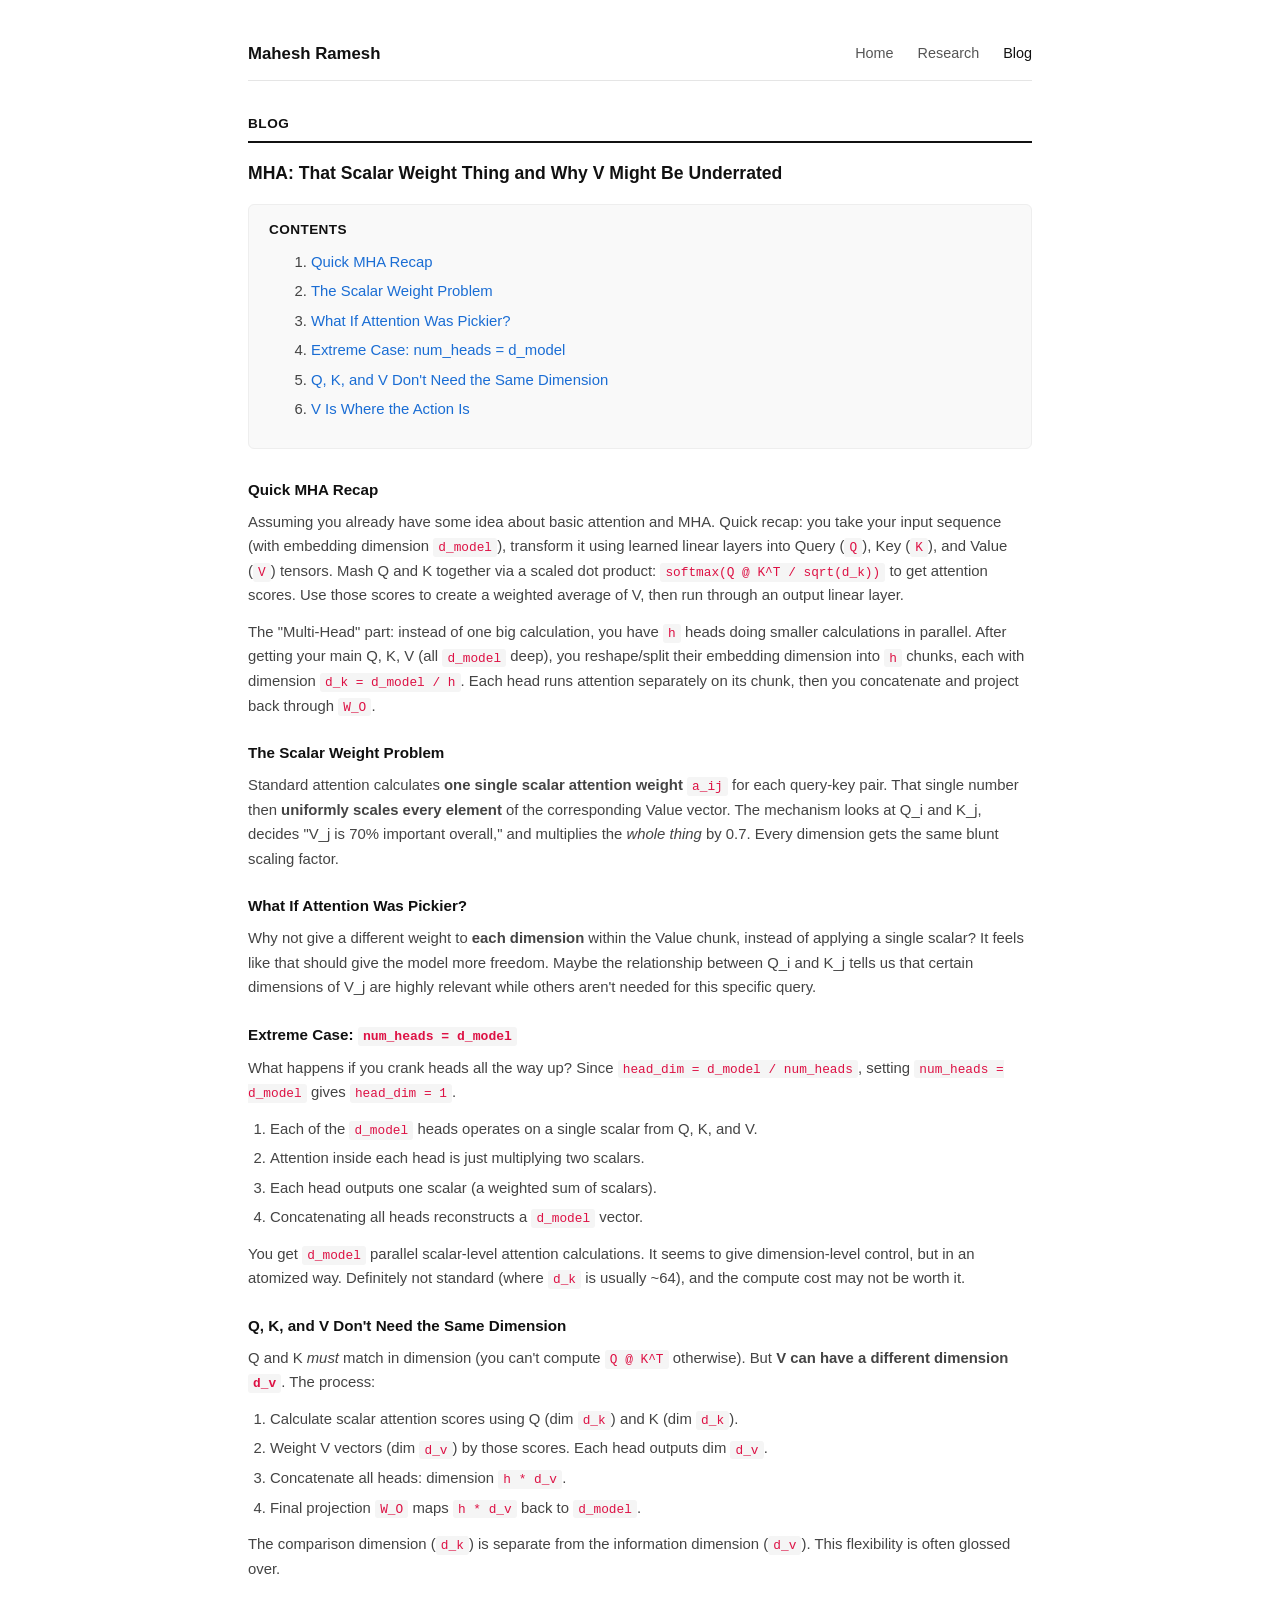
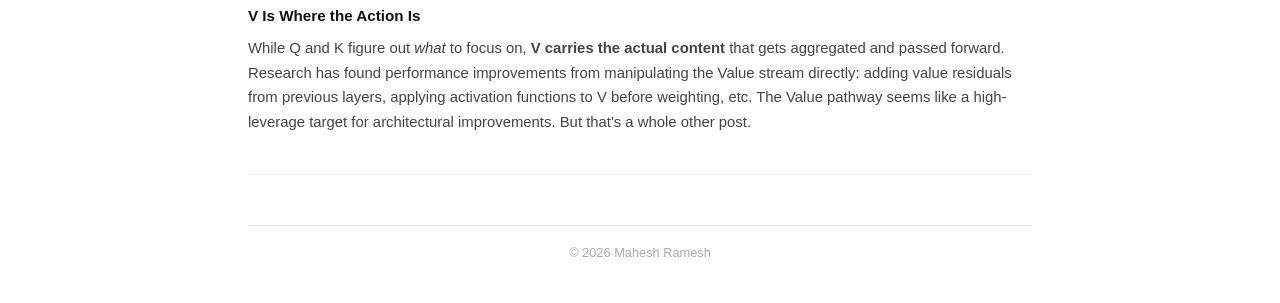
==== Blog.html @ 1b979cea "Apply feedback" ====
<!DOCTYPE html>
<html lang="en">
<head>
    <meta charset="UTF-8">
    <meta name="viewport" content="width=device-width, initial-scale=1.0">
    <title>Mahesh Ramesh - Blog</title>
    <meta name="description" content="Blog posts by Mahesh Ramesh on attention mechanisms, transformers, and ML.">
    <link rel="stylesheet" href="style.css">
    <link rel="stylesheet" href="https://cdnjs.cloudflare.com/ajax/libs/font-awesome/6.5.1/css/all.min.css" integrity="sha512-DTOQO9RWCH3ppGqcWaEA1BIZOC6xxalwEsw9c2QQeAIftl+Vegovlnee1c9QX4TctnWMn13TZye+giMm8e2LwA==" crossorigin="anonymous" referrerpolicy="no-referrer" />
</head>
<body>

    <div class="container">

        <nav>
            <a href="index.html" class="site-name">Mahesh Ramesh</a>
            <ul>
                <li><a href="index.html">Home</a></li>
                <li><a href="research.html">Research</a></li>
                <li><a href="Blog.html" class="active">Blog</a></li>
            </ul>
        </nav>

        <main>
            <section id="blog">
                <h2>Blog</h2>

                <article class="blog-post">
                    <h3>MHA: That Scalar Weight Thing and Why V Might Be Underrated</h3>

                    <div class="blog-toc">
                        <div class="toc-title">Contents</div>
                        <ol>
                            <li><a href="#mha-recap">Quick MHA Recap</a></li>
                            <li><a href="#scalar-weight">The Scalar Weight Problem</a></li>
                            <li><a href="#pickier-attention">What If Attention Was Pickier?</a></li>
                            <li><a href="#extreme-case">Extreme Case: num_heads = d_model</a></li>
                            <li><a href="#qkv-dimensions">Q, K, and V Don't Need the Same Dimension</a></li>
                            <li><a href="#value-stream">V Is Where the Action Is</a></li>
                        </ol>
                    </div>

                    <h4 id="mha-recap">Quick MHA Recap</h4>
                    <p>
                        Assuming you already have some idea about basic attention and MHA. Quick recap: you take your input sequence (with embedding dimension <code>d_model</code>), transform it using learned linear layers into Query (<code>Q</code>), Key (<code>K</code>), and Value (<code>V</code>) tensors. Mash Q and K together via a scaled dot product: <code>softmax(Q @ K^T / sqrt(d_k))</code> to get attention scores. Use those scores to create a weighted average of V, then run through an output linear layer.
                    </p>
                    <p>
                        The "Multi-Head" part: instead of one big calculation, you have <code>h</code> heads doing smaller calculations in parallel. After getting your main Q, K, V (all <code>d_model</code> deep), you reshape/split their embedding dimension into <code>h</code> chunks, each with dimension <code>d_k = d_model / h</code>. Each head runs attention separately on its chunk, then you concatenate and project back through <code>W_O</code>.
                    </p>

                    <h4 id="scalar-weight">The Scalar Weight Problem</h4>
                    <p>
                        Standard attention calculates <strong>one single scalar attention weight</strong> <code>a_ij</code> for each query-key pair. That single number then <strong>uniformly scales every element</strong> of the corresponding Value vector. The mechanism looks at Q_i and K_j, decides "V_j is 70% important overall," and multiplies the <em>whole thing</em> by 0.7. Every dimension gets the same blunt scaling factor.
                    </p>

                    <h4 id="pickier-attention">What If Attention Was Pickier?</h4>
                    <p>
                        Why not give a different weight to <strong>each dimension</strong> within the Value chunk, instead of applying a single scalar? It feels like that should give the model more freedom. Maybe the relationship between Q_i and K_j tells us that certain dimensions of V_j are highly relevant while others aren't needed for this specific query.
                    </p>

                    <h4 id="extreme-case">Extreme Case: <code>num_heads = d_model</code></h4>
                    <p>
                        What happens if you crank heads all the way up? Since <code>head_dim = d_model / num_heads</code>, setting <code>num_heads = d_model</code> gives <code>head_dim = 1</code>.
                    </p>
                    <ol>
                        <li>Each of the <code>d_model</code> heads operates on a single scalar from Q, K, and V.</li>
                        <li>Attention inside each head is just multiplying two scalars.</li>
                        <li>Each head outputs one scalar (a weighted sum of scalars).</li>
                        <li>Concatenating all heads reconstructs a <code>d_model</code> vector.</li>
                    </ol>
                    <p>
                        You get <code>d_model</code> parallel scalar-level attention calculations. It seems to give dimension-level control, but in an atomized way. Definitely not standard (where <code>d_k</code> is usually ~64), and the compute cost may not be worth it.
                    </p>

                    <h4 id="qkv-dimensions">Q, K, and V Don't Need the Same Dimension</h4>
                    <p>
                        Q and K <em>must</em> match in dimension (you can't compute <code>Q @ K^T</code> otherwise). But <strong>V can have a different dimension <code>d_v</code></strong>. The process:
                    </p>
                    <ol>
                        <li>Calculate scalar attention scores using Q (dim <code>d_k</code>) and K (dim <code>d_k</code>).</li>
                        <li>Weight V vectors (dim <code>d_v</code>) by those scores. Each head outputs dim <code>d_v</code>.</li>
                        <li>Concatenate all heads: dimension <code>h * d_v</code>.</li>
                        <li>Final projection <code>W_O</code> maps <code>h * d_v</code> back to <code>d_model</code>.</li>
                    </ol>
                    <p>
                        The comparison dimension (<code>d_k</code>) is separate from the information dimension (<code>d_v</code>). This flexibility is often glossed over.
                    </p>

                    <h4 id="value-stream">V Is Where the Action Is</h4>
                    <p>
                        While Q and K figure out <em>what</em> to focus on, <strong>V carries the actual content</strong> that gets aggregated and passed forward. Research has found performance improvements from manipulating the Value stream directly: adding value residuals from previous layers, applying activation functions to V before weighting, etc. The Value pathway seems like a high-leverage target for architectural improvements. But that's a whole other post.
                    </p>
                </article>

            </section>
        </main>

        <footer>
            <p>&copy; 2026 Mahesh Ramesh</p>
        </footer>

    </div>

</body>
</html>
---- style.css ----
/* style.css — academic personal site */

*,
*::before,
*::after {
  box-sizing: border-box;
  margin: 0;
  padding: 0;
}

body {
  font-family: -apple-system, BlinkMacSystemFont, 'Segoe UI', Roboto, Helvetica, Arial, sans-serif;
  line-height: 1.65;
  background-color: #fff;
  color: #333;
  font-size: 15px;
}

.container {
  max-width: 840px;
  margin: 0 auto;
  padding: 40px 28px;
}

/* ── Navigation ── */
nav {
  margin-bottom: 32px;
  padding-bottom: 12px;
  border-bottom: 1px solid #e5e5e5;
  display: flex;
  justify-content: space-between;
  align-items: center;
}

nav .site-name {
  font-weight: 700;
  font-size: 1.05rem;
  color: #111;
  text-decoration: none;
}

nav .site-name:hover {
  color: #111;
}

nav ul {
  list-style: none;
  display: flex;
  gap: 24px;
}

nav a {
  text-decoration: none;
  color: #555;
  font-size: 0.9rem;
  font-weight: 500;
  transition: color 0.15s;
}

nav a:hover,
nav a.active {
  color: #111;
}

/* ── Profile section (two-column) ── */
.profile {
  display: flex;
  gap: 32px;
  margin-bottom: 36px;
  align-items: flex-start;
}

.profile-photo {
  flex-shrink: 0;
}

.profile-photo img {
  width: 180px;
  height: 180px;
  border-radius: 10px;
  object-fit: cover;
  object-position: center 20%;
  display: block;
}

.profile-photo .photo-placeholder {
  width: 180px;
  height: 180px;
  border-radius: 10px;
  background: #f0f0f0;
  display: flex;
  align-items: center;
  justify-content: center;
  color: #aaa;
  font-size: 0.8rem;
}

.profile-info h1 {
  font-size: 1.65rem;
  font-weight: 700;
  color: #111;
  margin-bottom: 2px;
  letter-spacing: -0.01em;
}

.profile-info .affiliation {
  color: #555;
  font-size: 0.95rem;
  margin-bottom: 12px;
}

.profile-info p {
  color: #444;
  margin-bottom: 10px;
  font-size: 0.93rem;
}

.hiring-banner {
  background: #fff8e1;
  border-left: 3px solid #f9a825;
  padding: 8px 12px;
  border-radius: 4px;
  font-size: 0.9rem;
  color: #555;
}

.profile-links {
  list-style: none;
  display: flex;
  gap: 18px;
  margin-top: 14px;
  flex-wrap: wrap;
}

.profile-links a {
  color: #555;
  text-decoration: none;
  font-size: 0.88rem;
  display: flex;
  align-items: center;
  gap: 5px;
  transition: color 0.15s;
}

.profile-links a:hover {
  color: #111;
}

.profile-links i {
  font-size: 1rem;
}

/* ── Sections ── */
section {
  margin-bottom: 36px;
}

h2 {
  font-size: 1.1rem;
  color: #111;
  font-weight: 700;
  margin-bottom: 16px;
  padding-bottom: 6px;
  border-bottom: 2px solid #111;
  text-transform: uppercase;
  letter-spacing: 0.04em;
  font-size: 0.85rem;
}

main a {
  color: #1a6dd4;
  text-decoration: none;
  transition: color 0.15s;
}

main a:hover {
  text-decoration: underline;
  color: #104a91;
}

/* ── News ── */
.news-list {
  list-style: none;
  padding: 0;
}

.news-list li {
  display: flex;
  gap: 14px;
  margin-bottom: 8px;
  font-size: 0.92rem;
  line-height: 1.5;
}

.news-date {
  color: #888;
  font-size: 0.82rem;
  flex-shrink: 0;
  min-width: 80px;
  font-variant-numeric: tabular-nums;
}

/* ── Publications ── */
.pub-list {
  list-style: none;
  padding: 0;
}

.pub-list li {
  margin-bottom: 22px;
  padding-left: 0;
}

.pub-title {
  font-weight: 600;
  color: #111;
  font-size: 0.95rem;
}

.pub-authors {
  font-size: 0.88rem;
  color: #555;
  margin: 2px 0;
}

.pub-authors strong {
  color: #111;
  font-weight: 600;
}

.pub-venue {
  font-size: 0.85rem;
  color: #888;
  font-style: italic;
  margin-bottom: 3px;
}

.pub-links {
  font-size: 0.82rem;
  margin-top: 3px;
}

.pub-links a {
  margin-right: 10px;
  font-weight: 500;
}

.pub-desc {
  font-size: 0.88rem;
  color: #555;
  margin-top: 4px;
}

/* ── Experience (compact) ── */
.exp-list {
  list-style: none;
  padding: 0;
}

.exp-list li {
  margin-bottom: 14px;
}

.exp-header {
  display: flex;
  justify-content: space-between;
  align-items: baseline;
  flex-wrap: wrap;
  gap: 4px;
}

.exp-header .exp-org {
  font-weight: 600;
  color: #111;
  font-size: 0.93rem;
}

.exp-header .exp-period {
  font-size: 0.82rem;
  color: #888;
}

.exp-role {
  font-size: 0.88rem;
  color: #555;
  font-style: italic;
}

.exp-details {
  font-size: 0.88rem;
  color: #555;
  margin-top: 2px;
}

/* ── Misc list ── */
.misc-list {
  list-style: none;
  padding: 0;
}

.misc-list li {
  margin-bottom: 8px;
  font-size: 0.92rem;
  padding-left: 14px;
  position: relative;
}

.misc-list li::before {
  content: "\2022";
  position: absolute;
  left: 0;
  color: #999;
}

/* ── Education ── */
.edu-list {
  list-style: none;
  padding: 0;
}

.edu-list li {
  margin-bottom: 10px;
}

.edu-header {
  display: flex;
  justify-content: space-between;
  align-items: baseline;
  flex-wrap: wrap;
  gap: 4px;
}

.edu-header .edu-school {
  font-weight: 600;
  color: #111;
  font-size: 0.93rem;
}

.edu-header .edu-period {
  font-size: 0.82rem;
  color: #888;
}

.edu-degree {
  font-size: 0.88rem;
  color: #555;
}

/* ── Blog ── */
.blog-toc {
  background: #f9f9f9;
  border: 1px solid #eee;
  border-radius: 6px;
  padding: 14px 20px;
  margin-bottom: 28px;
  font-size: 0.88rem;
}

.blog-toc .toc-title {
  font-weight: 600;
  color: #111;
  margin-bottom: 8px;
  font-size: 0.85rem;
  text-transform: uppercase;
  letter-spacing: 0.03em;
}

.blog-toc ol {
  margin: 0;
  padding-left: 20px;
}

.blog-toc li {
  margin-bottom: 4px;
}

.blog-toc a {
  color: #1a6dd4;
  text-decoration: none;
}

.blog-toc a:hover {
  text-decoration: underline;
}

article.blog-post {
  margin-bottom: 36px;
  padding-bottom: 28px;
  border-bottom: 1px solid #eee;
}

article.blog-post h3 {
  font-size: 1.1rem;
  font-weight: 700;
  color: #111;
  margin-bottom: 16px;
}

article.blog-post h4 {
  font-size: 0.95rem;
  font-weight: 600;
  margin-top: 22px;
  margin-bottom: 8px;
  color: #111;
}

article.blog-post p {
  margin-bottom: 12px;
  color: #444;
  font-size: 0.93rem;
}

article.blog-post ol,
article.blog-post ul {
  margin-left: 22px;
  margin-bottom: 12px;
}

article.blog-post li {
  margin-bottom: 5px;
  font-size: 0.93rem;
  color: #444;
}

code {
  background-color: #f5f5f5;
  padding: 0.15em 0.4em;
  font-size: 0.86em;
  border-radius: 3px;
  font-family: 'SFMono-Regular', Consolas, 'Liberation Mono', Menlo, monospace;
  color: #d14;
}

/* ── Footer ── */
footer {
  text-align: center;
  margin-top: 50px;
  padding-top: 16px;
  border-top: 1px solid #e5e5e5;
  font-size: 0.8rem;
  color: #aaa;
}

/* ── Responsive ── */
@media (max-width: 640px) {
  .container {
    padding: 20px 16px;
  }
  .profile {
    flex-direction: column;
    align-items: center;
    text-align: center;
  }
  .profile-info .affiliation {
    text-align: center;
  }
  .profile-links {
    justify-content: center;
  }
  .profile-photo img,
  .profile-photo .photo-placeholder {
    width: 150px;
    height: 150px;
  }
  nav {
    flex-direction: column;
    gap: 8px;
  }
  .exp-header, .edu-header {
    flex-direction: column;
    gap: 0;
  }
  .news-list li {
    flex-direction: column;
    gap: 1px;
  }
  .news-date {
    min-width: auto;
  }
}
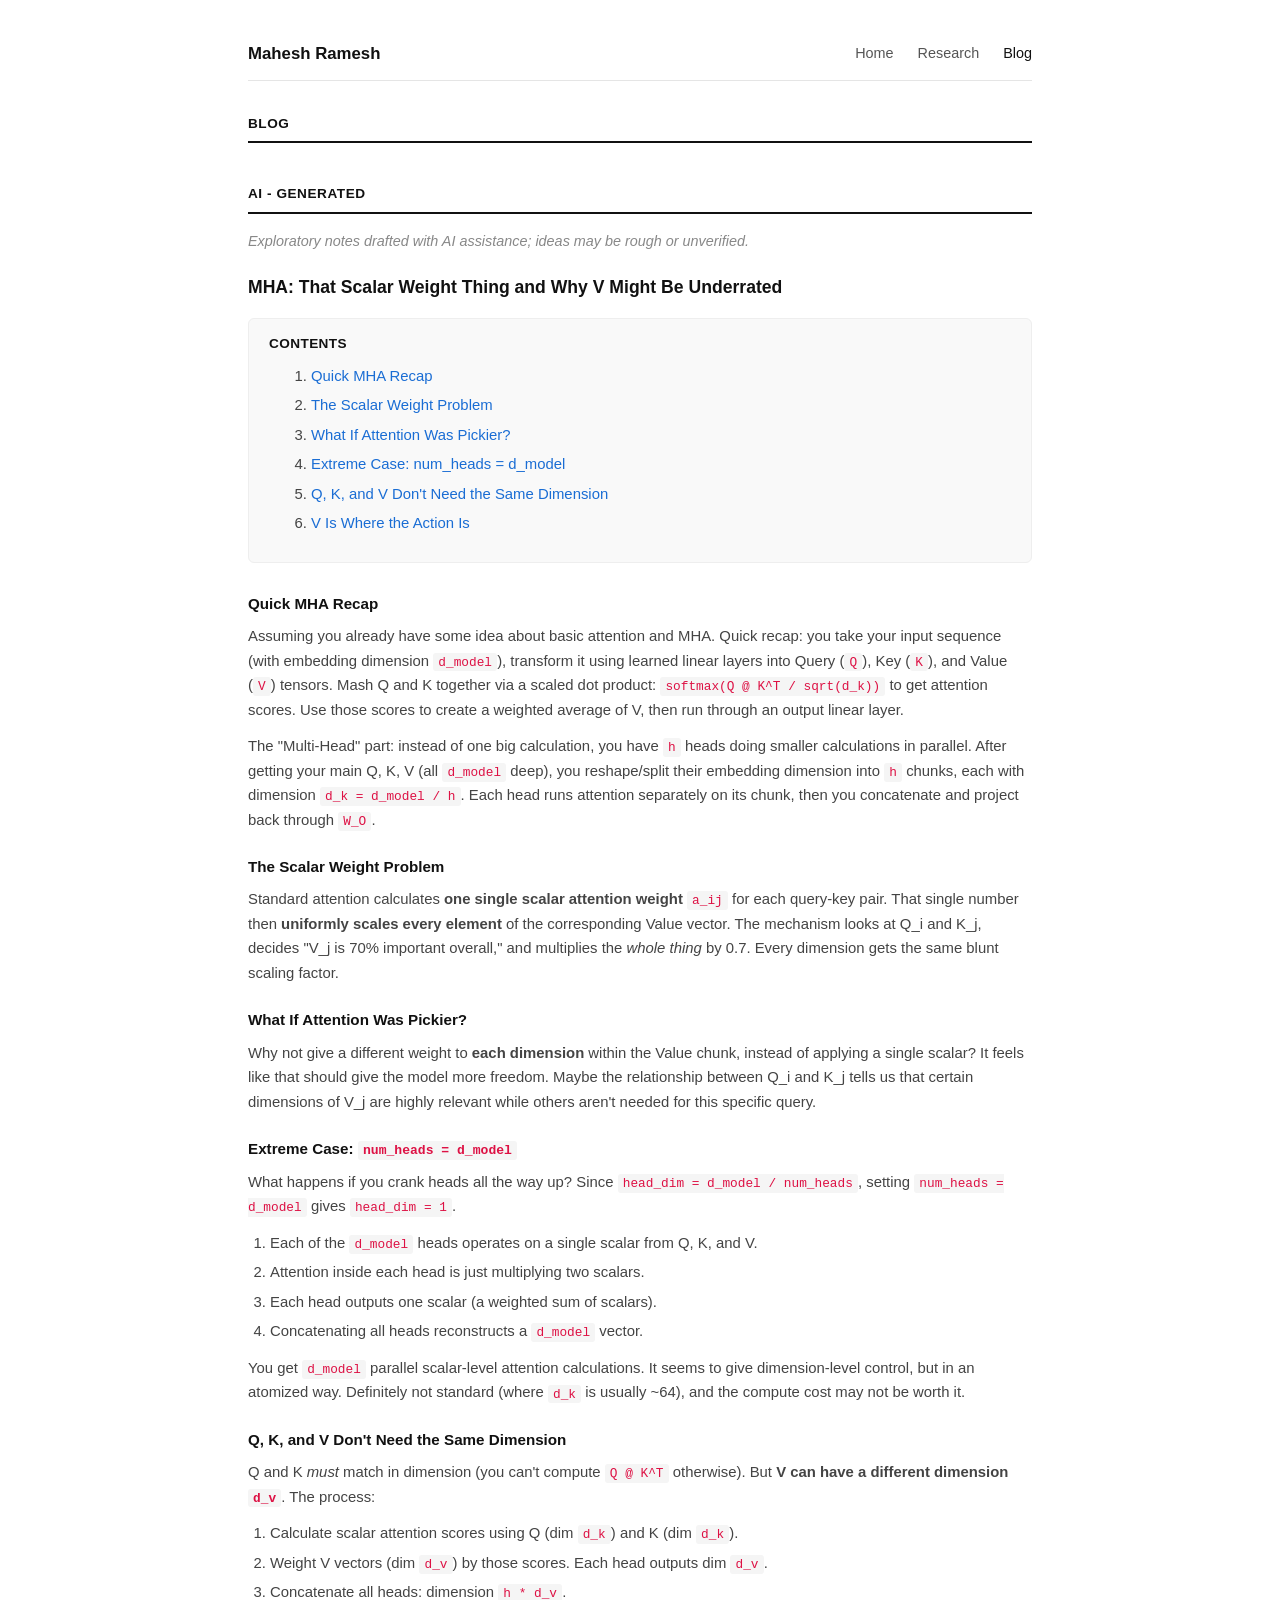
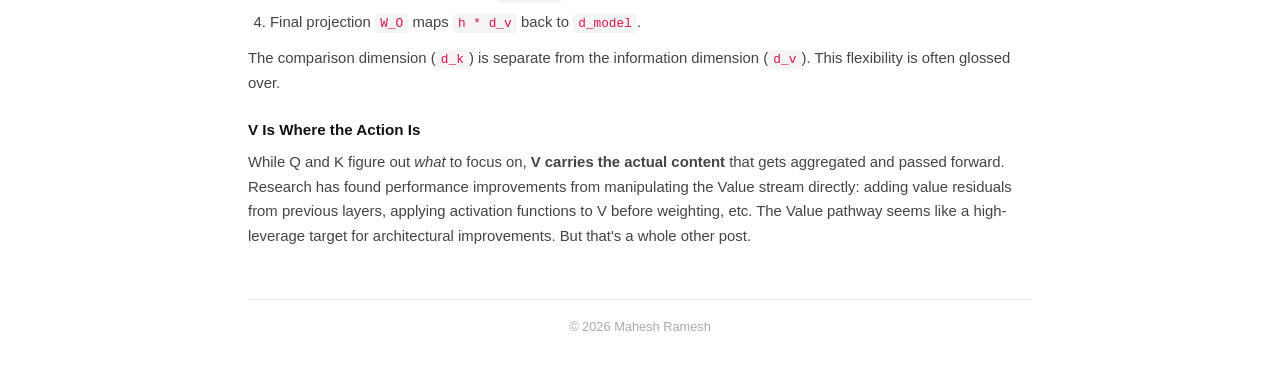
==== commit 54abafff: "Move AI-generated post to separate AI - Generated section" ====
--- a/Blog.html
+++ b/Blog.html
@@ -24,6 +24,11 @@
         <main>
             <section id="blog">
                 <h2>Blog</h2>
+            </section>
+
+            <section id="ai-generated" class="blog-category">
+                <h2>AI - Generated</h2>
+                <p class="blog-category-note">Exploratory notes drafted with AI assistance; ideas may be rough or unverified.</p>
 
                 <article class="blog-post">
                     <h3>MHA: That Scalar Weight Thing and Why V Might Be Underrated</h3>
@@ -91,7 +96,6 @@
                         While Q and K figure out <em>what</em> to focus on, <strong>V carries the actual content</strong> that gets aggregated and passed forward. Research has found performance improvements from manipulating the Value stream directly: adding value residuals from previous layers, applying activation functions to V before weighting, etc. The Value pathway seems like a high-leverage target for architectural improvements. But that's a whole other post.
                     </p>
                 </article>
-
             </section>
         </main>
 
--- a/style.css
+++ b/style.css
@@ -72,20 +72,23 @@
 
 .profile-photo {
   flex-shrink: 0;
-}
-
-.profile-photo img {
   width: 180px;
   height: 180px;
   border-radius: 10px;
+  overflow: hidden;
+}
+
+.profile-photo img {
+  width: 100%;
+  height: 100%;
   object-fit: cover;
-  object-position: center 20%;
+  object-position: center center;
   display: block;
 }
 
 .profile-photo .photo-placeholder {
-  width: 180px;
-  height: 180px;
+  width: 100%;
+  height: 100%;
   border-radius: 10px;
   background: #f0f0f0;
   display: flex;
@@ -347,6 +350,22 @@
 }
 
 /* ── Blog ── */
+.blog-category-note {
+  color: #888;
+  font-size: 0.9rem;
+  margin-bottom: 20px;
+  font-style: italic;
+}
+
+.blog-category {
+  margin-top: 40px;
+}
+
+.blog-category .blog-post:last-child {
+  border-bottom: none;
+  padding-bottom: 0;
+}
+
 .blog-toc {
   background: #f9f9f9;
   border: 1px solid #eee;
@@ -457,10 +476,14 @@
   .profile-links {
     justify-content: center;
   }
+  .profile-photo {
+    width: 150px;
+    height: 150px;
+  }
   .profile-photo img,
   .profile-photo .photo-placeholder {
-    width: 150px;
-    height: 150px;
+    width: 100%;
+    height: 100%;
   }
   nav {
     flex-direction: column;
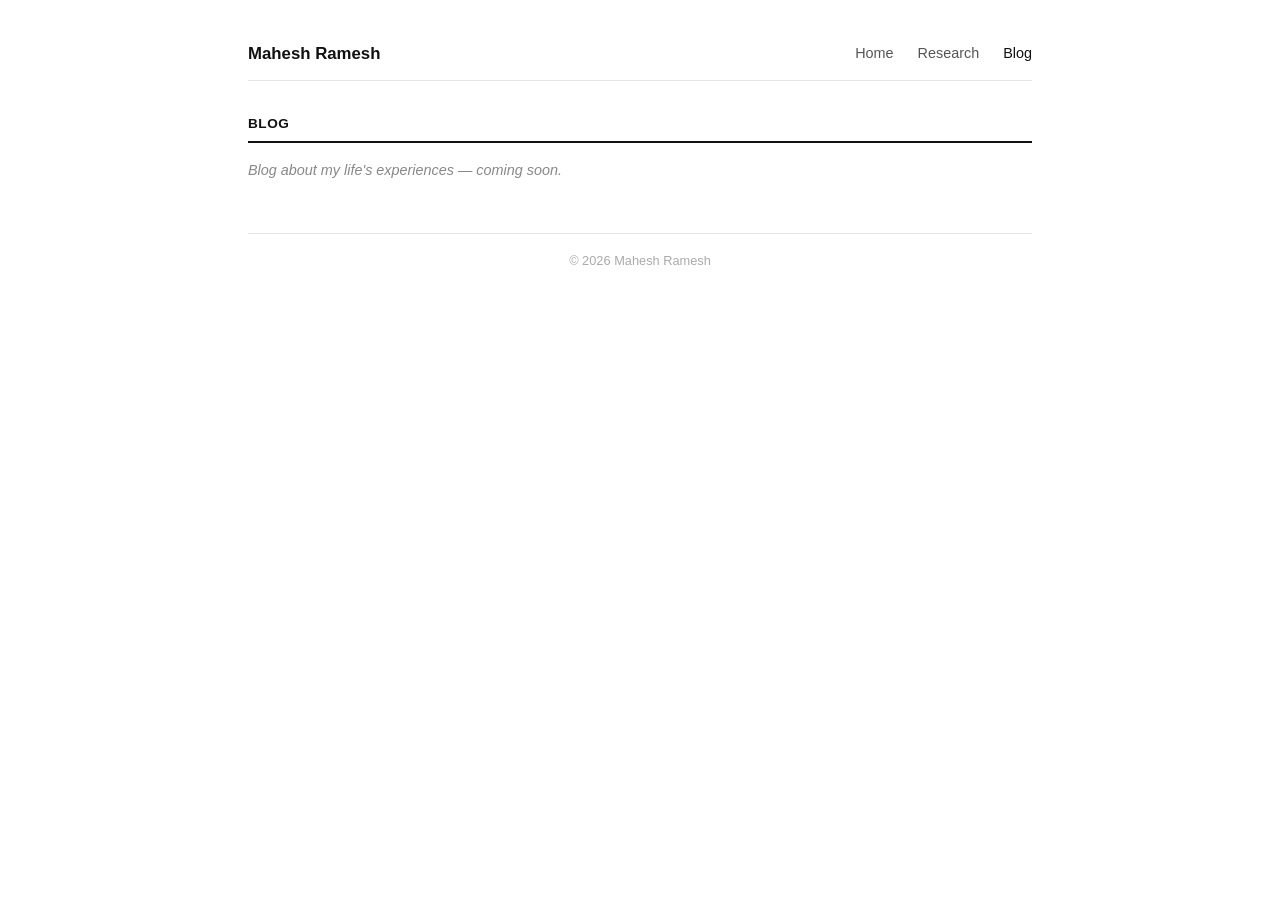
==== commit f7784a15: "Hide AI-generated blog; show coming soon message Comment out the AI-generated MHA post for now and a" ====
--- a/Blog.html
+++ b/Blog.html
@@ -4,7 +4,7 @@
     <meta charset="UTF-8">
     <meta name="viewport" content="width=device-width, initial-scale=1.0">
     <title>Mahesh Ramesh - Blog</title>
-    <meta name="description" content="Blog posts by Mahesh Ramesh on attention mechanisms, transformers, and ML.">
+    <meta name="description" content="Blog by Mahesh Ramesh.">
     <link rel="stylesheet" href="style.css">
     <link rel="stylesheet" href="https://cdnjs.cloudflare.com/ajax/libs/font-awesome/6.5.1/css/all.min.css" integrity="sha512-DTOQO9RWCH3ppGqcWaEA1BIZOC6xxalwEsw9c2QQeAIftl+Vegovlnee1c9QX4TctnWMn13TZye+giMm8e2LwA==" crossorigin="anonymous" referrerpolicy="no-referrer" />
 </head>
@@ -24,8 +24,10 @@
         <main>
             <section id="blog">
                 <h2>Blog</h2>
+                <p class="blog-coming-soon">Blog about my life's experiences — coming soon.</p>
             </section>
 
+            <!-- AI-generated posts (hidden for now; uncomment to publish)
             <section id="ai-generated" class="blog-category">
                 <h2>AI - Generated</h2>
                 <p class="blog-category-note">Exploratory notes drafted with AI assistance; ideas may be rough or unverified.</p>
@@ -97,6 +99,7 @@
                     </p>
                 </article>
             </section>
+            -->
         </main>
 
         <footer>
--- a/style.css
+++ b/style.css
@@ -350,6 +350,7 @@
 }
 
 /* ── Blog ── */
+.blog-coming-soon,
 .blog-category-note {
   color: #888;
   font-size: 0.9rem;
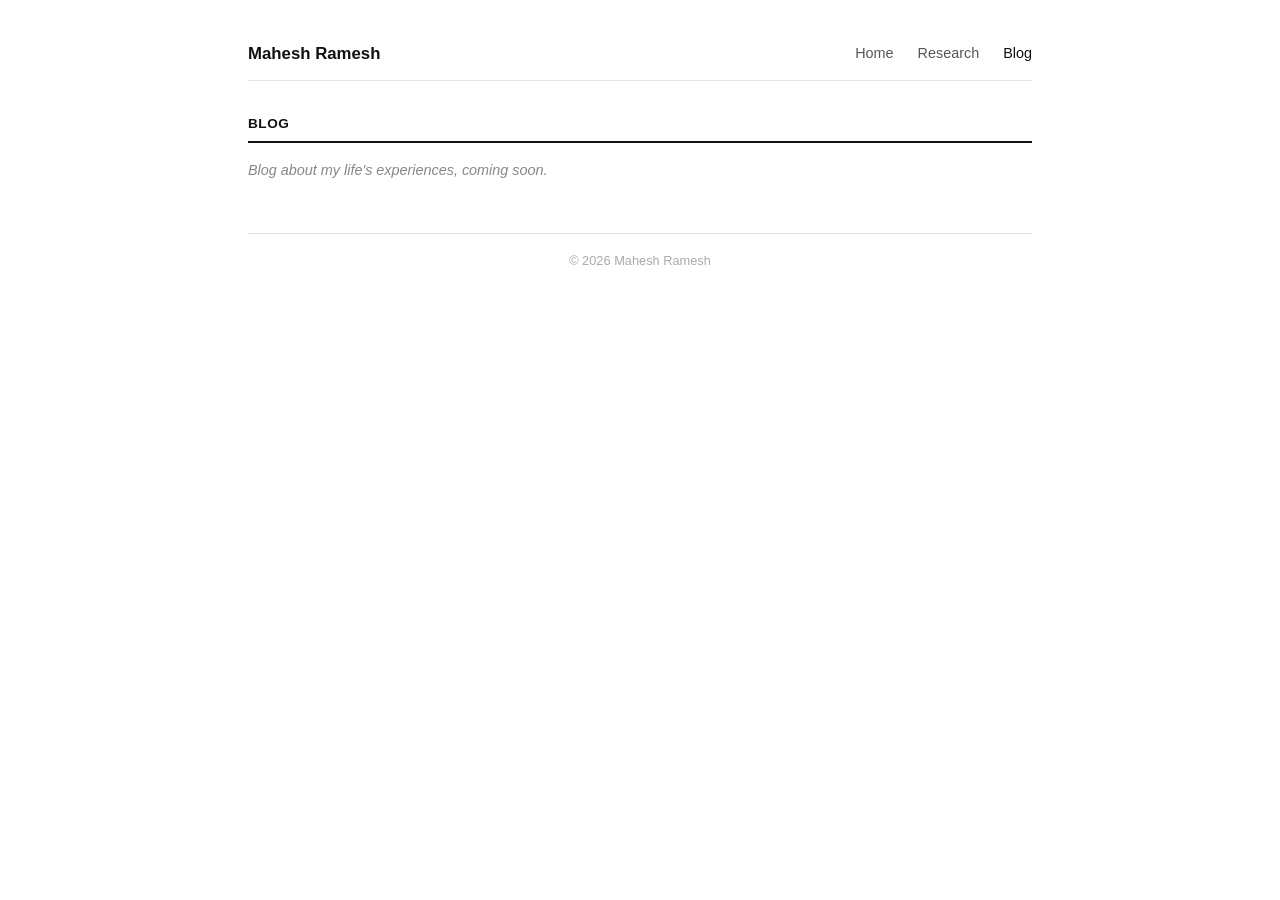
==== commit a95c3bf1: "Remove em dashes across site copy Replace em dashes with commas or colons in blog, meta descriptions" ====
--- a/Blog.html
+++ b/Blog.html
@@ -24,7 +24,7 @@
         <main>
             <section id="blog">
                 <h2>Blog</h2>
-                <p class="blog-coming-soon">Blog about my life's experiences — coming soon.</p>
+                <p class="blog-coming-soon">Blog about my life's experiences, coming soon.</p>
             </section>
 
             <!-- AI-generated posts (hidden for now; uncomment to publish)
--- a/style.css
+++ b/style.css
@@ -1,4 +1,4 @@
-/* style.css — academic personal site */
+/* style.css - academic personal site */
 
 *,
 *::before,
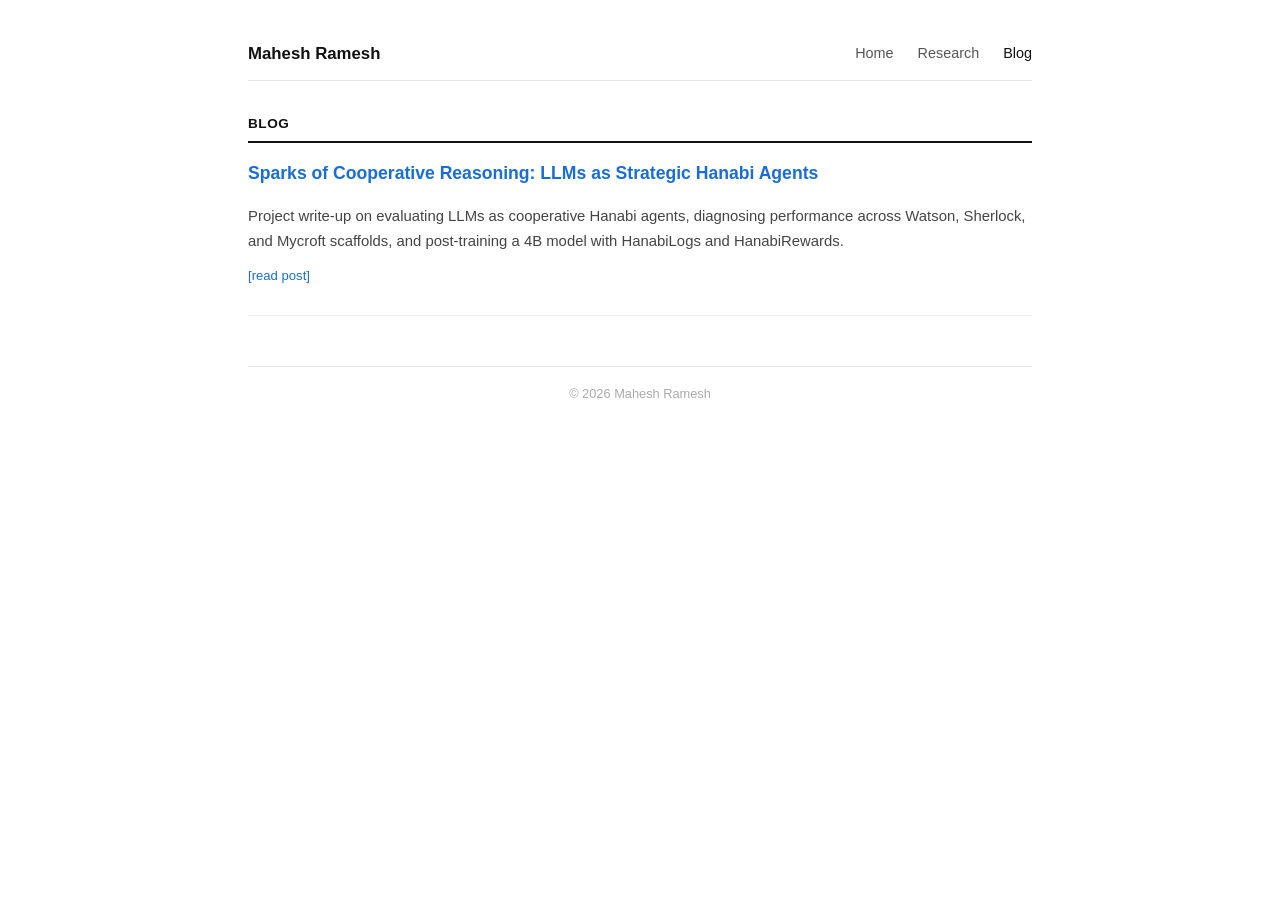
==== commit e6d7d3ef: "Add Sparks blog link and equal contribution note" ====
--- a/Blog.html
+++ b/Blog.html
@@ -4,7 +4,7 @@
     <meta charset="UTF-8">
     <meta name="viewport" content="width=device-width, initial-scale=1.0">
     <title>Mahesh Ramesh - Blog</title>
-    <meta name="description" content="Blog by Mahesh Ramesh.">
+    <meta name="description" content="Blog posts and project write-ups by Mahesh Ramesh.">
     <link rel="stylesheet" href="style.css">
     <link rel="stylesheet" href="https://cdnjs.cloudflare.com/ajax/libs/font-awesome/6.5.1/css/all.min.css" integrity="sha512-DTOQO9RWCH3ppGqcWaEA1BIZOC6xxalwEsw9c2QQeAIftl+Vegovlnee1c9QX4TctnWMn13TZye+giMm8e2LwA==" crossorigin="anonymous" referrerpolicy="no-referrer" />
 </head>
@@ -24,7 +24,13 @@
         <main>
             <section id="blog">
                 <h2>Blog</h2>
-                <p class="blog-coming-soon">Blog about my life's experiences, coming soon.</p>
+                <article class="blog-post">
+                    <h3><a href="https://kaousheik-26.github.io/llms-hanabi-cooperative-reasoning/" target="_blank">Sparks of Cooperative Reasoning: LLMs as Strategic Hanabi Agents</a></h3>
+                    <p>
+                        Project write-up on evaluating LLMs as cooperative Hanabi agents, diagnosing performance across Watson, Sherlock, and Mycroft scaffolds, and post-training a 4B model with HanabiLogs and HanabiRewards.
+                    </p>
+                    <div class="pub-links"><a href="https://kaousheik-26.github.io/llms-hanabi-cooperative-reasoning/" target="_blank">[read post]</a></div>
+                </article>
             </section>
 
             <!-- AI-generated posts (hidden for now; uncomment to publish)
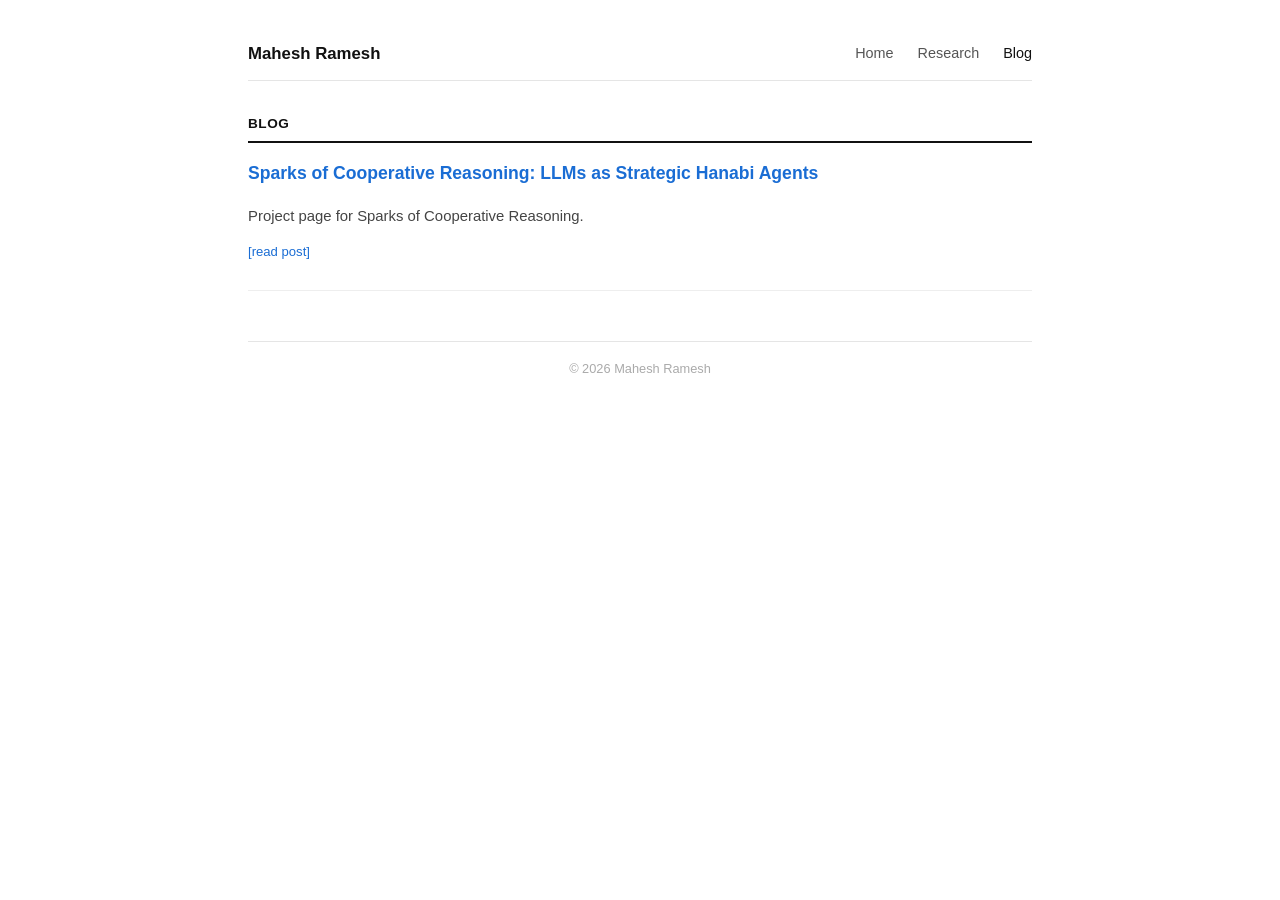
==== commit 22b23424: "Simplify Sparks blog description" ====
--- a/Blog.html
+++ b/Blog.html
@@ -27,7 +27,7 @@
                 <article class="blog-post">
                     <h3><a href="https://kaousheik-26.github.io/llms-hanabi-cooperative-reasoning/" target="_blank">Sparks of Cooperative Reasoning: LLMs as Strategic Hanabi Agents</a></h3>
                     <p>
-                        Project write-up on evaluating LLMs as cooperative Hanabi agents, diagnosing performance across Watson, Sherlock, and Mycroft scaffolds, and post-training a 4B model with HanabiLogs and HanabiRewards.
+                        Project page for Sparks of Cooperative Reasoning.
                     </p>
                     <div class="pub-links"><a href="https://kaousheik-26.github.io/llms-hanabi-cooperative-reasoning/" target="_blank">[read post]</a></div>
                 </article>
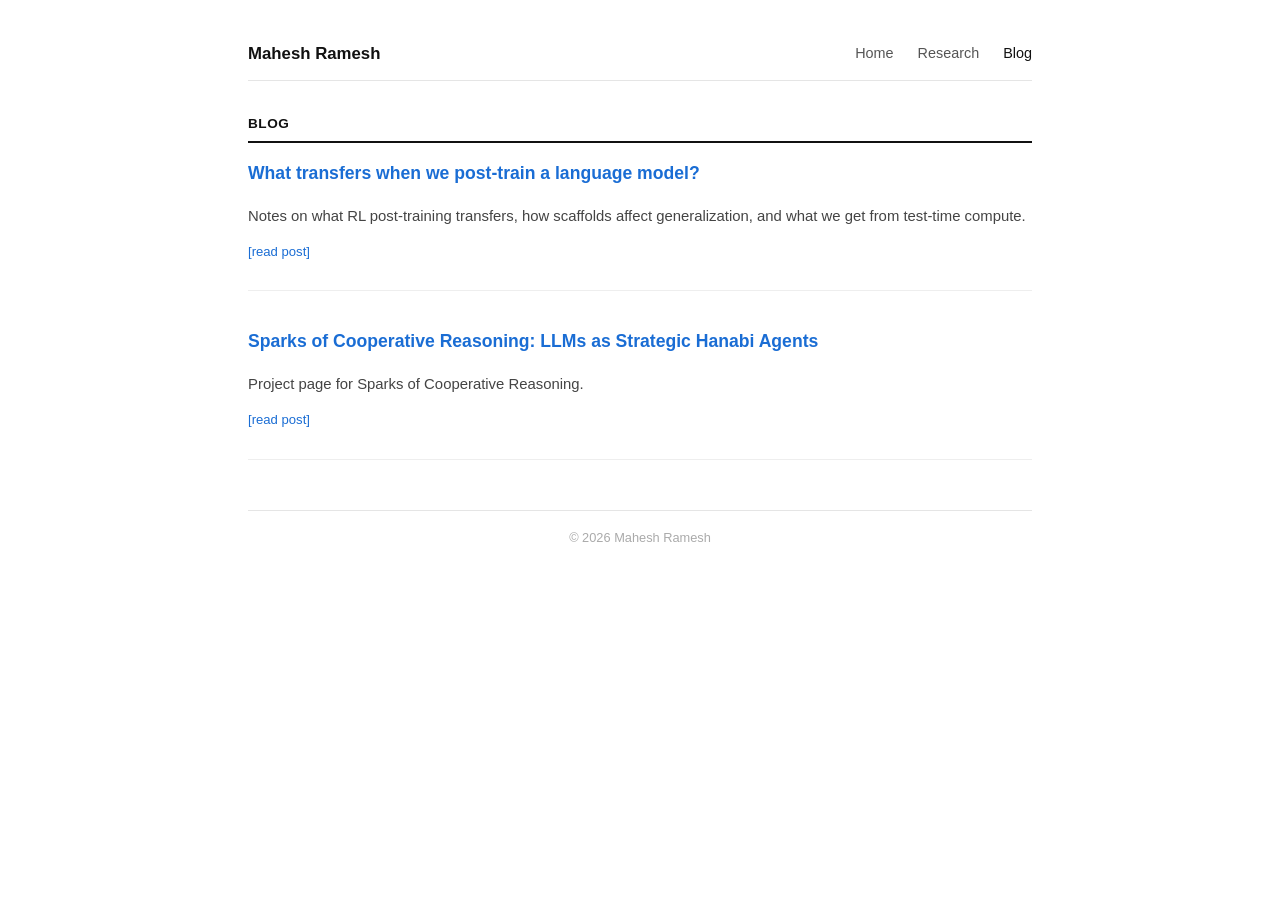
==== commit 71eaad96: "Add RL post to blog" ====
--- a/Blog.html
+++ b/Blog.html
@@ -24,6 +24,14 @@
         <main>
             <section id="blog">
                 <h2>Blog</h2>
+                <article class="blog-post">
+                    <h3><a href="what-transfers-after-rl.html">What transfers when we post-train a language model?</a></h3>
+                    <p>
+                        Notes on what RL post-training transfers, how scaffolds affect generalization, and what we get from test-time compute.
+                    </p>
+                    <div class="pub-links"><a href="what-transfers-after-rl.html">[read post]</a></div>
+                </article>
+
                 <article class="blog-post">
                     <h3><a href="https://kaousheik-26.github.io/llms-hanabi-cooperative-reasoning/" target="_blank">Sparks of Cooperative Reasoning: LLMs as Strategic Hanabi Agents</a></h3>
                     <p>
--- a/style.css
+++ b/style.css
@@ -116,15 +116,6 @@
   color: #444;
   margin-bottom: 10px;
   font-size: 0.93rem;
-}
-
-.hiring-banner {
-  background: #fff8e1;
-  border-left: 3px solid #f9a825;
-  padding: 8px 12px;
-  border-radius: 4px;
-  font-size: 0.9rem;
-  color: #555;
 }
 
 .profile-links {
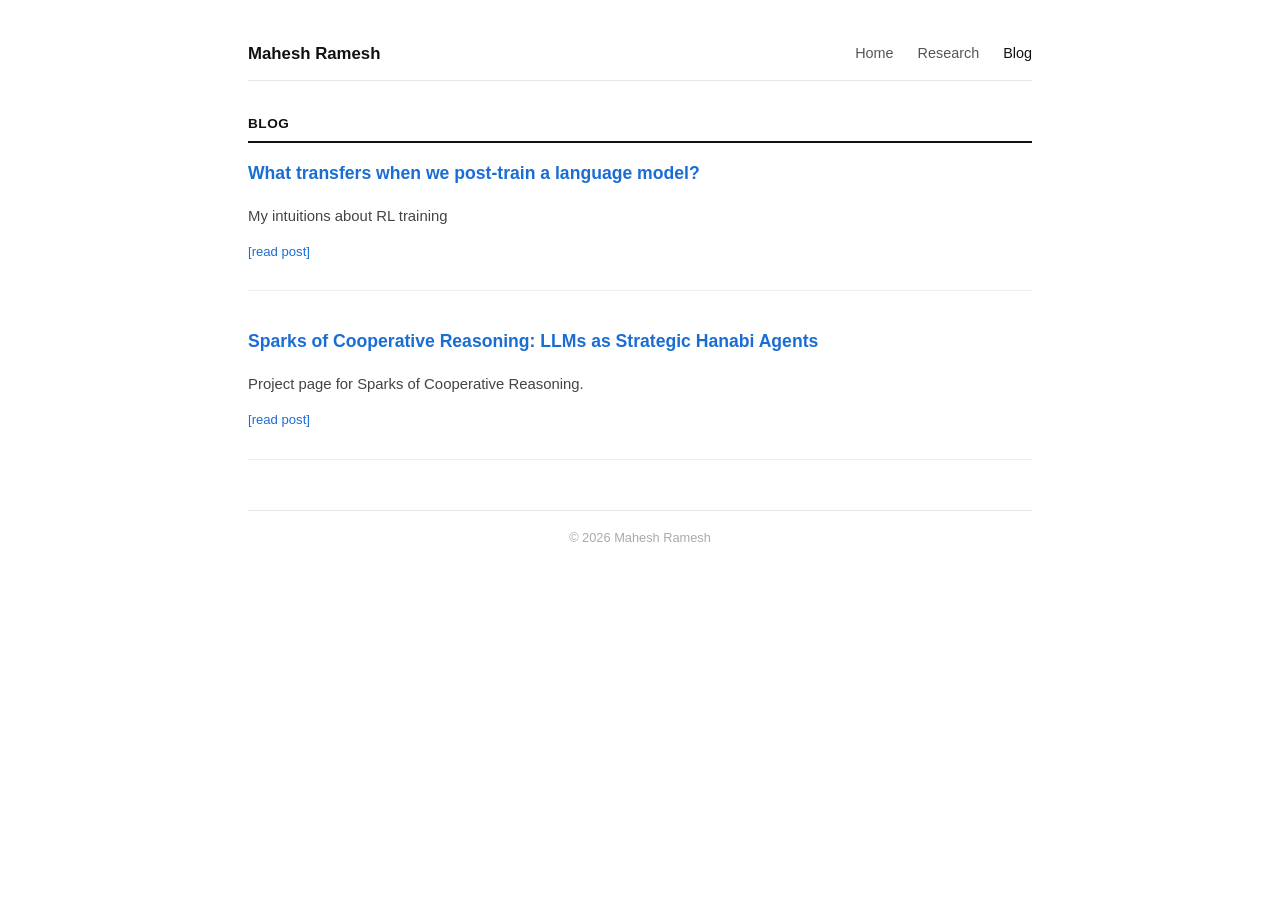
==== commit 4fec134a: "Simplify blog post description" ====
--- a/Blog.html
+++ b/Blog.html
@@ -27,7 +27,7 @@
                 <article class="blog-post">
                     <h3><a href="what-transfers-after-rl.html">What transfers when we post-train a language model?</a></h3>
                     <p>
-                        Notes on what RL post-training transfers, how scaffolds affect generalization, and what we get from test-time compute.
+                        My intuitions about RL training
                     </p>
                     <div class="pub-links"><a href="what-transfers-after-rl.html">[read post]</a></div>
                 </article>
--- a/style.css
+++ b/style.css
@@ -431,6 +431,26 @@
   margin-bottom: 5px;
   font-size: 0.93rem;
   color: #444;
+}
+
+article.blog-post figure {
+  margin: 20px 0 26px;
+}
+
+article.blog-post figure img {
+  display: block;
+  width: 100%;
+  height: auto;
+  background: #fff;
+  border: 1px solid #eee;
+  border-radius: 6px;
+}
+
+article.blog-post figcaption {
+  margin-top: 8px;
+  font-size: 0.8rem;
+  line-height: 1.45;
+  color: #777;
 }
 
 code {
@@ -493,3 +513,10 @@
     min-width: auto;
   }
 }
+
+article.blog-post .post-meta {
+  font-size: 0.85rem;
+  line-height: 1.5;
+  color: #777;
+  margin: -6px 0 18px;
+}
